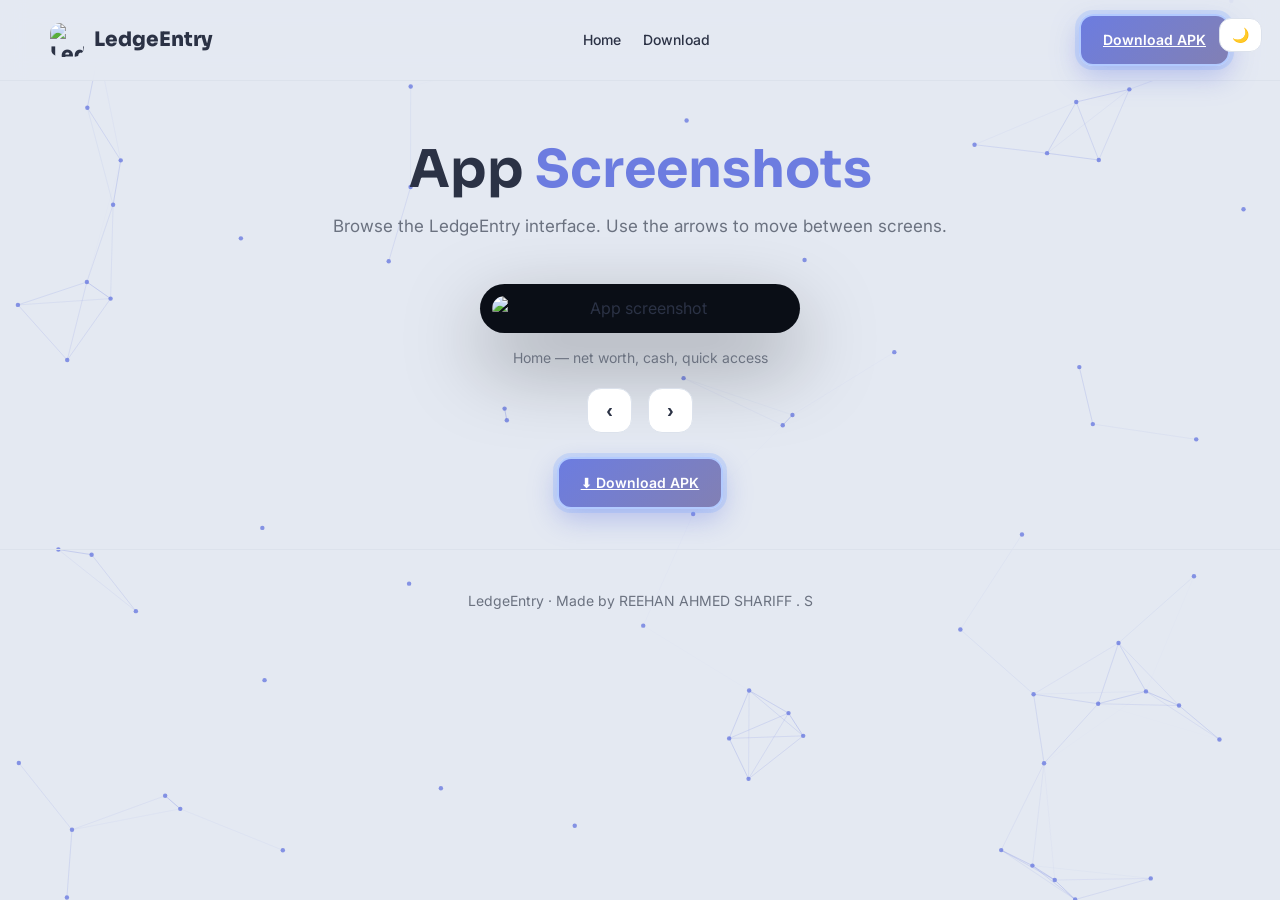
==== screenshots.html @ b81a5cda "Add files via upload" ====
<!DOCTYPE html>
<html lang="en">
<head>
<meta charset="utf-8" />
<meta name="viewport" content="width=device-width, initial-scale=1" />
<title>LedgeEntry — Screenshots</title>
<link rel="icon" href="assets/logo.png" />
<link rel="preconnect" href="https://fonts.googleapis.com" />
<link rel="preconnect" href="https://fonts.gstatic.com" crossorigin />
<link href="https://fonts.googleapis.com/css2?family=Sora:wght@400;600;700;800&family=Inter:wght@400;500;600&display=swap" rel="stylesheet" />
<style>
  :root{--bg:#E4E9F2;--text:#2B3245;--sub:#6B7280;--accent:#6C7CE0;--accentText:#FFFFFF;--gold:#B4884D;--shadowD:#B7BECB;--shadowL:#FFFFFF;--card:#FFFFFF;--border:#DCE2EC}
  [data-theme="dark"]{--bg:#1E2430;--text:#ECEFF7;--sub:#8D9AB0;--accent:#8B98F0;--accentText:#12141C;--gold:#D9B679;--shadowD:#14181F;--shadowL:#2A3140;--card:#262D3A;--border:#333B4A}
  *{box-sizing:border-box}html,body{margin:0;padding:0}
  body{font-family:'Inter',system-ui,sans-serif;background:var(--bg);color:var(--text);line-height:1.6}
  h1,h2,h3{font-family:'Sora',sans-serif;margin:0 0 12px}
  .container{max-width:1180px;margin:0 auto;padding:0 24px}
  header{position:sticky;top:0;z-index:50;background:color-mix(in srgb,var(--bg) 85%,transparent);backdrop-filter:blur(12px);border-bottom:1px solid var(--border)}
  .nav{display:flex;align-items:center;justify-content:space-between;padding:14px 0}
  .brand{display:flex;align-items:center;gap:10px;font-weight:800;font-size:20px;font-family:'Sora'}
  .brand img{width:34px;height:34px;border-radius:10px}
  .btn{display:inline-flex;align-items:center;gap:8px;padding:13px 22px;border-radius:14px;border:none;cursor:pointer;font-weight:600;font-size:14px;transition:transform .2s,box-shadow .2s}
  .btn:hover{transform:translateY(-2px) scale(1.02)}
  .btn.primary{background:linear-gradient(135deg,var(--accent),color-mix(in srgb,var(--accent) 70%,var(--gold)));color:var(--accentText);border:2px solid color-mix(in srgb,#7EA6FF 60%,#FFFFFF);box-shadow:0 0 0 4px color-mix(in srgb,#7EA6FF 25%,transparent),0 10px 28px color-mix(in srgb,var(--accent) 40%,transparent);animation:pulseBorder 2s ease-in-out infinite}
  @keyframes pulseBorder{0%,100%{box-shadow:0 0 0 4px color-mix(in srgb,#7EA6FF 20%,transparent),0 10px 28px color-mix(in srgb,var(--accent) 40%,transparent)}50%{box-shadow:0 0 0 8px color-mix(in srgb,#7EA6FF 35%,transparent),0 14px 34px color-mix(in srgb,var(--accent) 50%,transparent)}}
  .btn.ghost{background:var(--card);color:var(--text);border:1px solid var(--border)}
  .theme-toggle{background:var(--card);border:1px solid var(--border);border-radius:12px;padding:8px 12px;cursor:pointer;font-size:14px}
  .topnav a{position:relative;padding:6px 2px;transition:color .2s;color:var(--text);font-weight:500;font-size:14px;text-decoration:none}
  .topnav a::after{content:'';position:absolute;left:0;bottom:0;width:0;height:2px;background:linear-gradient(90deg,var(--accent),var(--gold));transition:width .25s;border-radius:2px}
  .topnav a:hover{color:var(--accent)}
  .topnav a:hover::after{width:100%}
  .hero{padding:60px 0 20px;text-align:center}
  .hero h1{font-size:clamp(30px,5vw,52px);line-height:1.1}
  .hero h1 span{color:var(--accent)}
  .hero p{max-width:640px;margin:14px auto 24px;color:var(--sub);font-size:17px}
  .wrap{max-width:420px;margin:0 auto;text-align:center}
  .phone{background:#0A0E16;border-radius:40px;padding:12px;box-shadow:0 30px 80px rgba(0,0,0,.35);width:320px;margin:0 auto}
  .phone img{width:100%;border-radius:28px;display:block}
  .cap{margin-top:14px;color:var(--sub);font-size:14px}
  .arrows{display:flex;justify-content:center;gap:16px;margin-top:18px}
  footer{padding:40px 0;border-top:1px solid var(--border);color:var(--sub);font-size:14px;text-align:center;margin-top:40px}
  .canvas-bg{position:fixed;inset:0;z-index:-1;pointer-events:none}
</style>
</head>
<body data-theme="light">
<canvas id="bgCanvas" class="canvas-bg"></canvas>
<header>
  <div class="container nav">
    <div class="brand"><img src="assets/logo.png" alt="LedgeEntry" /> LedgeEntry</div>
    <nav class="topnav" style="display:flex;gap:18px;align-items:center">
      <a href="index.html" style="color:var(--text);font-weight:500;font-size:14px">Home</a>
      <a href="index.html#download" style="color:var(--text);font-weight:500;font-size:14px">Download</a>
    </nav>
    <div style="display:flex;gap:10px;align-items:center">
      <a class="btn primary" href="LedgeEntry-debug.apk" download>Download APK</a>
    </div>
    <button class="theme-toggle" id="themeBtn" aria-label="Toggle theme" style="position:fixed;top:18px;right:18px;z-index:100;margin:0">🌙</button>
  </div>
</header>
<main class="container">
  <section class="hero">
    <h1>App <span>Screenshots</span></h1>
    <p>Browse the LedgeEntry interface. Use the arrows to move between screens.</p>
  </section>
  <div class="wrap">
    <div class="phone">
      <img id="shotImg" src="assets/shot-home.png" alt="App screenshot" />
    </div>
    <p class="cap" id="shotCaption">Home — net worth, cash, quick access</p>
    <div class="arrows">
      <button id="prevShot" class="btn ghost" style="padding:10px 18px;font-size:20px">‹</button>
      <button id="nextShot" class="btn ghost" style="padding:10px 18px;font-size:20px">›</button>
    </div>
    <div style="margin-top:24px">
      <a class="btn primary" href="LedgeEntry-debug.apk" download>⬇ Download APK</a>
    </div>
  </div>
</main>
<footer>
  <div class="container">
    <div>LedgeEntry · Made by REEHAN AHMED SHARIFF . S</div>
  </div>
</footer>
<script>
  const shots = [
    { src: 'assets/shot-home.png', caption: 'Home — net worth, cash, quick access' },
    { src: 'assets/shot-ai.png', caption: 'AI Assistant — built-in & Gemini' },
    { src: 'assets/shot-profile.png', caption: 'Profile — account & tools' },
    { src: 'assets/shot-settings.png', caption: 'Settings — preferences & about' },
  ];
  let i = 0;
  const img = document.getElementById('shotImg');
  const cap = document.getElementById('shotCaption');
  function show(n){ i=(n+shots.length)%shots.length; img.src=shots[i].src; cap.textContent=shots[i].caption; }
  document.getElementById('prevShot').addEventListener('click',()=>show(i-1));
  document.getElementById('nextShot').addEventListener('click',()=>show(i+1));
  show(0);

  // animated bg
  const c=document.getElementById('bgCanvas');const ctx=c.getContext('2d');let w,h,pts=[],mouse={x:-9999,y:-9999};
  function resize(){w=c.width=window.innerWidth;h=c.height=window.innerHeight;}
  function init(){pts=[];for(let k=0;k<70;k++)pts.push({x:Math.random()*w,y:Math.random()*h,vx:(Math.random()-.5)*.25,vy:(Math.random()-.5)*.25});}
  function step(){ctx.clearRect(0,0,w,h);const dark=document.body.getAttribute('data-theme')==='dark';const col=dark?'139,152,240':'108,124,224';for(const p of pts){p.x+=p.vx;p.y+=p.vy;if(p.x<0||p.x>w)p.vx*=-1;if(p.y<0||p.y>h)p.vy*=-1;const dx=mouse.x-p.x,dy=mouse.y-p.y,d=Math.hypot(dx,dy);if(d<180){p.vx+=dx/d*.015;p.vy+=dy/d*.015;}const sp=Math.hypot(p.vx,p.vy);if(sp>.5){p.vx*=.5/sp;p.vy*=.5/sp;}}for(let a=0;a<pts.length;a++)for(let b=a+1;b<pts.length;b++){const dx=pts[a].x-pts[b].x,dy=pts[a].y-pts[b].y,d=Math.hypot(dx,dy);if(d<130){ctx.strokeStyle='rgba('+col+','+(1-d/130)*.35+')';ctx.lineWidth=1;ctx.beginPath();ctx.moveTo(pts[a].x,pts[a].y);ctx.lineTo(pts[b].x,pts[b].y);ctx.stroke();}}for(const p of pts){ctx.fillStyle='rgba('+col+',.8)';ctx.beginPath();ctx.arc(p.x,p.y,2.2,0,Math.PI*2);ctx.fill();}requestAnimationFrame(step);}
  window.addEventListener('resize',()=>{resize();init();});window.addEventListener('mousemove',(e)=>{mouse.x=e.clientX;mouse.y=e.clientY;});window.addEventListener('mouseleave',()=>{mouse.x=-9999;mouse.y=-9999;});resize();init();step();
</script>
<script>
  const btn = document.getElementById('themeBtn');
  const apply = (t) => { document.body.setAttribute('data-theme', t); btn.textContent = t === 'dark' ? '☀️' : '🌙'; localStorage.setItem('le-theme', t); };
  const saved = localStorage.getItem('le-theme') || (matchMedia('(prefers-color-scheme: dark)').matches ? 'dark' : 'light');
  apply(saved);
  btn.addEventListener('click', () => apply(document.body.getAttribute('data-theme') === 'dark' ? 'light' : 'dark'));
</script>
</body>
</html>
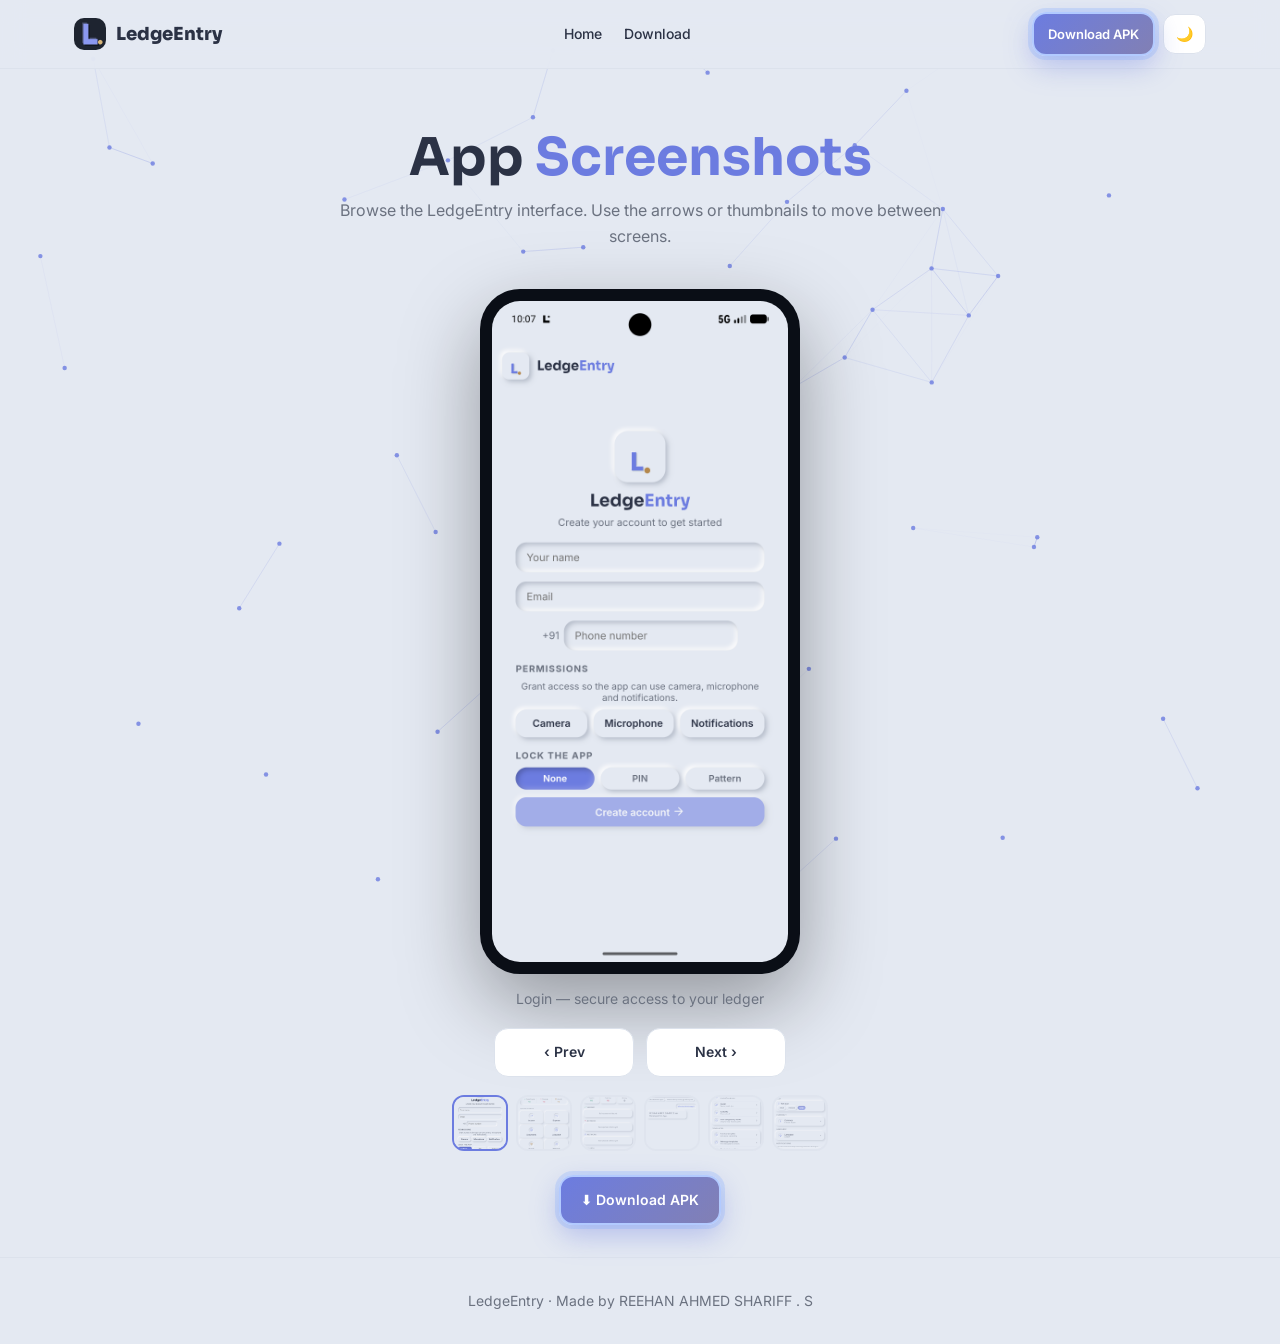
==== commit cc4f0264: "v1.00 build 01: APK, 6 mobile screenshots, version.json, mobile optimizations" ====
--- a/screenshots.html
+++ b/screenshots.html
@@ -2,75 +2,123 @@
 <html lang="en">
 <head>
 <meta charset="utf-8" />
-<meta name="viewport" content="width=device-width, initial-scale=1" />
+<meta name="viewport" content="width=device-width, initial-scale=1, viewport-fit=cover" />
 <title>LedgeEntry — Screenshots</title>
+<meta name="description" content="Browse LedgeEntry app screenshots." />
+<meta name="theme-color" content="#E4E9F2" media="(prefers-color-scheme: light)" />
+<meta name="theme-color" content="#1E2430" media="(prefers-color-scheme: dark)" />
 <link rel="icon" href="assets/logo.png" />
+<link rel="apple-touch-icon" href="assets/logo.png" />
 <link rel="preconnect" href="https://fonts.googleapis.com" />
 <link rel="preconnect" href="https://fonts.gstatic.com" crossorigin />
 <link href="https://fonts.googleapis.com/css2?family=Sora:wght@400;600;700;800&family=Inter:wght@400;500;600&display=swap" rel="stylesheet" />
 <style>
-  :root{--bg:#E4E9F2;--text:#2B3245;--sub:#6B7280;--accent:#6C7CE0;--accentText:#FFFFFF;--gold:#B4884D;--shadowD:#B7BECB;--shadowL:#FFFFFF;--card:#FFFFFF;--border:#DCE2EC}
-  [data-theme="dark"]{--bg:#1E2430;--text:#ECEFF7;--sub:#8D9AB0;--accent:#8B98F0;--accentText:#12141C;--gold:#D9B679;--shadowD:#14181F;--shadowL:#2A3140;--card:#262D3A;--border:#333B4A}
+  :root{--bg:#E4E9F2;--text:#2B3245;--sub:#6B7280;--accent:#6C7CE0;--accentText:#FFFFFF;--gold:#B4884D;--shadowD:#B7BECB;--card:#FFFFFF;--border:#DCE2EC}
+  [data-theme="dark"]{--bg:#1E2430;--text:#ECEFF7;--sub:#8D9AB0;--accent:#8B98F0;--accentText:#12141C;--gold:#D9B679;--shadowD:#14181F;--card:#262D3A;--border:#333B4A}
   *{box-sizing:border-box}html,body{margin:0;padding:0}
-  body{font-family:'Inter',system-ui,sans-serif;background:var(--bg);color:var(--text);line-height:1.6}
+  html{scroll-behavior:smooth;-webkit-text-size-adjust:100%}
+  body{font-family:'Inter',system-ui,sans-serif;background:var(--bg);color:var(--text);line-height:1.6;transition:background .3s,color .3s;overflow-x:hidden}
   h1,h2,h3{font-family:'Sora',sans-serif;margin:0 0 12px}
-  .container{max-width:1180px;margin:0 auto;padding:0 24px}
-  header{position:sticky;top:0;z-index:50;background:color-mix(in srgb,var(--bg) 85%,transparent);backdrop-filter:blur(12px);border-bottom:1px solid var(--border)}
-  .nav{display:flex;align-items:center;justify-content:space-between;padding:14px 0}
-  .brand{display:flex;align-items:center;gap:10px;font-weight:800;font-size:20px;font-family:'Sora'}
-  .brand img{width:34px;height:34px;border-radius:10px}
-  .btn{display:inline-flex;align-items:center;gap:8px;padding:13px 22px;border-radius:14px;border:none;cursor:pointer;font-weight:600;font-size:14px;transition:transform .2s,box-shadow .2s}
+  a{color:var(--accent);text-decoration:none}
+  img{max-width:100%;height:auto;display:block}
+  button{font:inherit}
+  .container{max-width:1180px;margin:0 auto;padding:0 20px}
+  @media (min-width:768px){.container{padding:0 24px}}
+
+  header{position:sticky;top:0;z-index:50;background:color-mix(in srgb,var(--bg) 85%,transparent);backdrop-filter:blur(12px);-webkit-backdrop-filter:blur(12px);border-bottom:1px solid var(--border)}
+  .nav{display:flex;align-items:center;justify-content:space-between;padding:12px 0;gap:12px;min-height:64px}
+  .brand{display:flex;align-items:center;gap:10px;font-weight:800;font-size:18px;font-family:'Sora';white-space:nowrap}
+  .brand img{width:32px;height:32px;border-radius:10px}
+  .topnav{display:none;gap:18px;align-items:center}
+  @media (min-width:768px){.topnav{display:flex}}
+  .topnav a{position:relative;padding:6px 2px;transition:color .2s;color:var(--text);font-weight:500;font-size:14px}
+  .topnav a::after{content:'';position:absolute;left:0;bottom:0;width:0;height:2px;background:linear-gradient(90deg,var(--accent),var(--gold));transition:width .25s;border-radius:2px}
+  .topnav a:hover{color:var(--accent)}
+  .topnav a:hover::after{width:100%}
+  .header-actions{display:flex;gap:8px;align-items:center}
+  .btn.header-download{display:none}
+  @media (min-width:480px){.btn.header-download{display:inline-flex}}
+  .theme-toggle{background:var(--card);border:1px solid var(--border);border-radius:12px;padding:8px 12px;cursor:pointer;font-size:14px;min-height:40px;min-width:40px}
+  .menu-btn{background:var(--card);border:1px solid var(--border);border-radius:12px;padding:8px 12px;cursor:pointer;font-size:18px;min-height:40px;min-width:40px;display:flex;align-items:center;justify-content:center}
+  @media (min-width:768px){.menu-btn{display:none}}
+  .mobile-menu{display:none;flex-direction:column;gap:6px;padding:8px 0 16px;border-top:1px solid var(--border)}
+  .mobile-menu.open{display:flex}
+  .mobile-menu a{padding:12px 4px;color:var(--text);font-weight:500;font-size:15px;border-radius:8px}
+  .mobile-menu a:hover{color:var(--accent);background:color-mix(in srgb,var(--accent) 8%,transparent)}
+
+  .btn{display:inline-flex;align-items:center;justify-content:center;gap:8px;padding:12px 20px;border-radius:14px;border:none;cursor:pointer;font-weight:600;font-size:14px;transition:transform .2s,box-shadow .2s,background .2s;position:relative;overflow:hidden;min-height:44px}
+  .btn::after{content:'';position:absolute;inset:0;background:linear-gradient(120deg,transparent 30%,rgba(255,255,255,.25) 50%,transparent 70%);transform:translateX(-100%);transition:transform .6s;pointer-events:none}
+  .btn:hover::after{transform:translateX(100%)}
   .btn:hover{transform:translateY(-2px) scale(1.02)}
   .btn.primary{background:linear-gradient(135deg,var(--accent),color-mix(in srgb,var(--accent) 70%,var(--gold)));color:var(--accentText);border:2px solid color-mix(in srgb,#7EA6FF 60%,#FFFFFF);box-shadow:0 0 0 4px color-mix(in srgb,#7EA6FF 25%,transparent),0 10px 28px color-mix(in srgb,var(--accent) 40%,transparent);animation:pulseBorder 2s ease-in-out infinite}
   @keyframes pulseBorder{0%,100%{box-shadow:0 0 0 4px color-mix(in srgb,#7EA6FF 20%,transparent),0 10px 28px color-mix(in srgb,var(--accent) 40%,transparent)}50%{box-shadow:0 0 0 8px color-mix(in srgb,#7EA6FF 35%,transparent),0 14px 34px color-mix(in srgb,var(--accent) 50%,transparent)}}
   .btn.ghost{background:var(--card);color:var(--text);border:1px solid var(--border)}
-  .theme-toggle{background:var(--card);border:1px solid var(--border);border-radius:12px;padding:8px 12px;cursor:pointer;font-size:14px}
-  .topnav a{position:relative;padding:6px 2px;transition:color .2s;color:var(--text);font-weight:500;font-size:14px;text-decoration:none}
-  .topnav a::after{content:'';position:absolute;left:0;bottom:0;width:0;height:2px;background:linear-gradient(90deg,var(--accent),var(--gold));transition:width .25s;border-radius:2px}
-  .topnav a:hover{color:var(--accent)}
-  .topnav a:hover::after{width:100%}
-  .hero{padding:60px 0 20px;text-align:center}
-  .hero h1{font-size:clamp(30px,5vw,52px);line-height:1.1}
+
+  .hero{padding:48px 0 16px;text-align:center}
+  @media (min-width:768px){.hero{padding:60px 0 20px}}
+  .hero h1{font-size:clamp(28px,6vw,52px);line-height:1.1}
   .hero h1 span{color:var(--accent)}
-  .hero p{max-width:640px;margin:14px auto 24px;color:var(--sub);font-size:17px}
-  .wrap{max-width:420px;margin:0 auto;text-align:center}
-  .phone{background:#0A0E16;border-radius:40px;padding:12px;box-shadow:0 30px 80px rgba(0,0,0,.35);width:320px;margin:0 auto}
-  .phone img{width:100%;border-radius:28px;display:block}
-  .cap{margin-top:14px;color:var(--sub);font-size:14px}
-  .arrows{display:flex;justify-content:center;gap:16px;margin-top:18px}
-  footer{padding:40px 0;border-top:1px solid var(--border);color:var(--sub);font-size:14px;text-align:center;margin-top:40px}
-  .canvas-bg{position:fixed;inset:0;z-index:-1;pointer-events:none}
+  .hero p{max-width:640px;margin:12px auto 20px;color:var(--sub);font-size:16px}
+
+  .wrap{max-width:420px;margin:0 auto;text-align:center;padding:0 16px}
+  .phone{background:#0A0E16;border-radius:32px;padding:10px;box-shadow:0 30px 80px rgba(0,0,0,.35);width:100%;max-width:320px;margin:0 auto}
+  @media (min-width:480px){.phone{border-radius:40px;padding:12px}}
+  .phone img{width:100%;border-radius:24px;display:block}
+  @media (min-width:480px){.phone img{border-radius:28px}}
+  .cap{margin-top:14px;color:var(--sub);font-size:14px;min-height:20px}
+  .arrows{display:flex;justify-content:center;gap:12px;margin-top:18px;flex-wrap:wrap}
+  .arrows .btn{flex:1;max-width:140px}
+
+  /* thumbnails */
+  .thumbs{display:flex;gap:8px;justify-content:center;margin-top:18px;flex-wrap:wrap}
+  .thumb{width:56px;height:56px;border-radius:12px;overflow:hidden;border:2px solid var(--border);cursor:pointer;opacity:.6;transition:opacity .2s,border-color .2s,transform .2s}
+  .thumb:hover{opacity:.9;transform:scale(1.05)}
+  .thumb.active{opacity:1;border-color:var(--accent)}
+  .thumb img{width:100%;height:100%;object-fit:cover}
+
+  footer{padding:32px 0;border-top:1px solid var(--border);color:var(--sub);font-size:14px;text-align:center;margin-top:32px}
+  #bgCanvas{position:fixed;inset:0;z-index:-1;pointer-events:none}
+  :focus-visible{outline:2px solid var(--accent);outline-offset:2px;border-radius:6px}
 </style>
 </head>
 <body data-theme="light">
-<canvas id="bgCanvas" class="canvas-bg"></canvas>
+<canvas id="bgCanvas"></canvas>
 <header>
-  <div class="container nav">
-    <div class="brand"><img src="assets/logo.png" alt="LedgeEntry" /> LedgeEntry</div>
-    <nav class="topnav" style="display:flex;gap:18px;align-items:center">
-      <a href="index.html" style="color:var(--text);font-weight:500;font-size:14px">Home</a>
-      <a href="index.html#download" style="color:var(--text);font-weight:500;font-size:14px">Download</a>
+  <div class="container">
+    <div class="nav">
+      <div class="brand"><img src="assets/logo.png" alt="" /> LedgeEntry</div>
+      <nav class="topnav" aria-label="Primary">
+        <a href="index.html">Home</a>
+        <a href="index.html#download">Download</a>
+      </nav>
+      <div class="header-actions">
+        <a class="btn primary header-download" href="LedgeEntry-debug.apk" download style="padding:8px 14px;font-size:13px">Download APK</a>
+        <button class="theme-toggle" id="themeBtn" aria-label="Toggle theme">🌙</button>
+        <button class="menu-btn" id="menuBtn" aria-label="Toggle menu" aria-expanded="false">☰</button>
+      </div>
+    </div>
+    <nav class="mobile-menu" id="mobileMenu" aria-label="Mobile">
+      <a href="index.html">Home</a>
+      <a href="index.html#download">Download</a>
+      <a href="screenshots.html">Screenshots</a>
     </nav>
-    <div style="display:flex;gap:10px;align-items:center">
-      <a class="btn primary" href="LedgeEntry-debug.apk" download>Download APK</a>
-    </div>
-    <button class="theme-toggle" id="themeBtn" aria-label="Toggle theme" style="position:fixed;top:18px;right:18px;z-index:100;margin:0">🌙</button>
   </div>
 </header>
 <main class="container">
   <section class="hero">
     <h1>App <span>Screenshots</span></h1>
-    <p>Browse the LedgeEntry interface. Use the arrows to move between screens.</p>
+    <p>Browse the LedgeEntry interface. Use the arrows or thumbnails to move between screens.</p>
   </section>
   <div class="wrap">
     <div class="phone">
-      <img id="shotImg" src="assets/shot-home.png" alt="App screenshot" />
+      <img id="shotImg" src="assets/shot-home.png" alt="App screenshot" loading="lazy" />
     </div>
     <p class="cap" id="shotCaption">Home — net worth, cash, quick access</p>
     <div class="arrows">
-      <button id="prevShot" class="btn ghost" style="padding:10px 18px;font-size:20px">‹</button>
-      <button id="nextShot" class="btn ghost" style="padding:10px 18px;font-size:20px">›</button>
+      <button id="prevShot" class="btn ghost">‹ Prev</button>
+      <button id="nextShot" class="btn ghost">Next ›</button>
     </div>
+    <div class="thumbs" id="thumbs"></div>
     <div style="margin-top:24px">
       <a class="btn primary" href="LedgeEntry-debug.apk" download>⬇ Download APK</a>
     </div>
@@ -81,9 +129,12 @@
     <div>LedgeEntry · Made by REEHAN AHMED SHARIFF . S</div>
   </div>
 </footer>
+
 <script>
   const shots = [
+    { src: 'assets/shot-loginpage.png', caption: 'Login — secure access to your ledger' },
     { src: 'assets/shot-home.png', caption: 'Home — net worth, cash, quick access' },
+    { src: 'assets/shot-statements.png', caption: 'Statements — income, expense, network & assets' },
     { src: 'assets/shot-ai.png', caption: 'AI Assistant — built-in & Gemini' },
     { src: 'assets/shot-profile.png', caption: 'Profile — account & tools' },
     { src: 'assets/shot-settings.png', caption: 'Settings — preferences & about' },
@@ -91,24 +142,52 @@
   let i = 0;
   const img = document.getElementById('shotImg');
   const cap = document.getElementById('shotCaption');
-  function show(n){ i=(n+shots.length)%shots.length; img.src=shots[i].src; cap.textContent=shots[i].caption; }
+  const thumbsEl = document.getElementById('thumbs');
+  shots.forEach((s, idx) => {
+    const t = document.createElement('div');
+    t.className = 'thumb' + (idx===0?' active':'');
+    t.innerHTML = '<img src="'+s.src+'" alt="" loading="lazy" />';
+    t.addEventListener('click', () => show(idx));
+    thumbsEl.appendChild(t);
+  });
+  function show(n){ i=(n+shots.length)%shots.length; img.src=shots[i].src; cap.textContent=shots[i].caption; thumbsEl.querySelectorAll('.thumb').forEach((t,idx)=>t.classList.toggle('active',idx===i)); }
   document.getElementById('prevShot').addEventListener('click',()=>show(i-1));
   document.getElementById('nextShot').addEventListener('click',()=>show(i+1));
+  // swipe support
+  let startX=0;
+  const phone = document.querySelector('.phone');
+  phone.addEventListener('touchstart',(e)=>{startX=e.touches[0].clientX;},{passive:true});
+  phone.addEventListener('touchend',(e)=>{const dx=e.changedTouches[0].clientX-startX; if(Math.abs(dx)>40){ dx<0?show(i+1):show(i-1);}},{passive:true});
   show(0);
 
-  // animated bg
-  const c=document.getElementById('bgCanvas');const ctx=c.getContext('2d');let w,h,pts=[],mouse={x:-9999,y:-9999};
-  function resize(){w=c.width=window.innerWidth;h=c.height=window.innerHeight;}
-  function init(){pts=[];for(let k=0;k<70;k++)pts.push({x:Math.random()*w,y:Math.random()*h,vx:(Math.random()-.5)*.25,vy:(Math.random()-.5)*.25});}
-  function step(){ctx.clearRect(0,0,w,h);const dark=document.body.getAttribute('data-theme')==='dark';const col=dark?'139,152,240':'108,124,224';for(const p of pts){p.x+=p.vx;p.y+=p.vy;if(p.x<0||p.x>w)p.vx*=-1;if(p.y<0||p.y>h)p.vy*=-1;const dx=mouse.x-p.x,dy=mouse.y-p.y,d=Math.hypot(dx,dy);if(d<180){p.vx+=dx/d*.015;p.vy+=dy/d*.015;}const sp=Math.hypot(p.vx,p.vy);if(sp>.5){p.vx*=.5/sp;p.vy*=.5/sp;}}for(let a=0;a<pts.length;a++)for(let b=a+1;b<pts.length;b++){const dx=pts[a].x-pts[b].x,dy=pts[a].y-pts[b].y,d=Math.hypot(dx,dy);if(d<130){ctx.strokeStyle='rgba('+col+','+(1-d/130)*.35+')';ctx.lineWidth=1;ctx.beginPath();ctx.moveTo(pts[a].x,pts[a].y);ctx.lineTo(pts[b].x,pts[b].y);ctx.stroke();}}for(const p of pts){ctx.fillStyle='rgba('+col+',.8)';ctx.beginPath();ctx.arc(p.x,p.y,2.2,0,Math.PI*2);ctx.fill();}requestAnimationFrame(step);}
-  window.addEventListener('resize',()=>{resize();init();});window.addEventListener('mousemove',(e)=>{mouse.x=e.clientX;mouse.y=e.clientY;});window.addEventListener('mouseleave',()=>{mouse.x=-9999;mouse.y=-9999;});resize();init();step();
-</script>
-<script>
+  // mobile menu
+  const menuBtn = document.getElementById('menuBtn');
+  const mobileMenu = document.getElementById('mobileMenu');
+  menuBtn.addEventListener('click', () => {
+    const open = mobileMenu.classList.toggle('open');
+    menuBtn.setAttribute('aria-expanded', String(open));
+    menuBtn.textContent = open ? '✕' : '☰';
+  });
+  mobileMenu.querySelectorAll('a').forEach(a => a.addEventListener('click', () => {
+    mobileMenu.classList.remove('open'); menuBtn.setAttribute('aria-expanded','false'); menuBtn.textContent='☰';
+  }));
+
+  // theme
   const btn = document.getElementById('themeBtn');
   const apply = (t) => { document.body.setAttribute('data-theme', t); btn.textContent = t === 'dark' ? '☀️' : '🌙'; localStorage.setItem('le-theme', t); };
   const saved = localStorage.getItem('le-theme') || (matchMedia('(prefers-color-scheme: dark)').matches ? 'dark' : 'light');
   apply(saved);
   btn.addEventListener('click', () => apply(document.body.getAttribute('data-theme') === 'dark' ? 'light' : 'dark'));
+
+  // canvas
+  (function(){
+    const c=document.getElementById('bgCanvas');const ctx=c.getContext('2d');let w,h,pts=[],mouse={x:-9999,y:-9999};
+    const N=window.innerWidth<640?24:50;
+    function resize(){w=c.width=window.innerWidth;h=c.height=window.innerHeight;}
+    function init(){pts=[];for(let k=0;k<N;k++)pts.push({x:Math.random()*w,y:Math.random()*h,vx:(Math.random()-.5)*.25,vy:(Math.random()-.5)*.25});}
+    function step(){ctx.clearRect(0,0,w,h);const dark=document.body.getAttribute('data-theme')==='dark';const col=dark?'139,152,240':'108,124,224';for(const p of pts){p.x+=p.vx;p.y+=p.vy;if(p.x<0||p.x>w)p.vx*=-1;if(p.y<0||p.y>h)p.vy*=-1;const dx=mouse.x-p.x,dy=mouse.y-p.y,d=Math.hypot(dx,dy);if(d<180&&d>0){p.vx+=dx/d*.015;p.vy+=dy/d*.015;}const sp=Math.hypot(p.vx,p.vy);if(sp>.5){p.vx*=.5/sp;p.vy*=.5/sp;}}for(let a=0;a<pts.length;a++)for(let b=a+1;b<pts.length;b++){const dx=pts[a].x-pts[b].x,dy=pts[a].y-pts[b].y,d=Math.hypot(dx,dy);if(d<130){ctx.strokeStyle='rgba('+col+','+(1-d/130)*.35+')';ctx.lineWidth=1;ctx.beginPath();ctx.moveTo(pts[a].x,pts[a].y);ctx.lineTo(pts[b].x,pts[b].y);ctx.stroke();}}for(const p of pts){ctx.fillStyle='rgba('+col+',.8)';ctx.beginPath();ctx.arc(p.x,p.y,2.2,0,Math.PI*2);ctx.fill();}requestAnimationFrame(step);}
+    if(!window.matchMedia('(prefers-reduced-motion: reduce)').matches && window.innerWidth>=640){resize();init();step();window.addEventListener('resize',()=>{resize();init();});window.addEventListener('mousemove',(e)=>{mouse.x=e.clientX;mouse.y=e.clientY;});window.addEventListener('mouseleave',()=>{mouse.x=-9999;mouse.y=-9999;});}
+  })();
 </script>
 </body>
-</html>
+</html>
